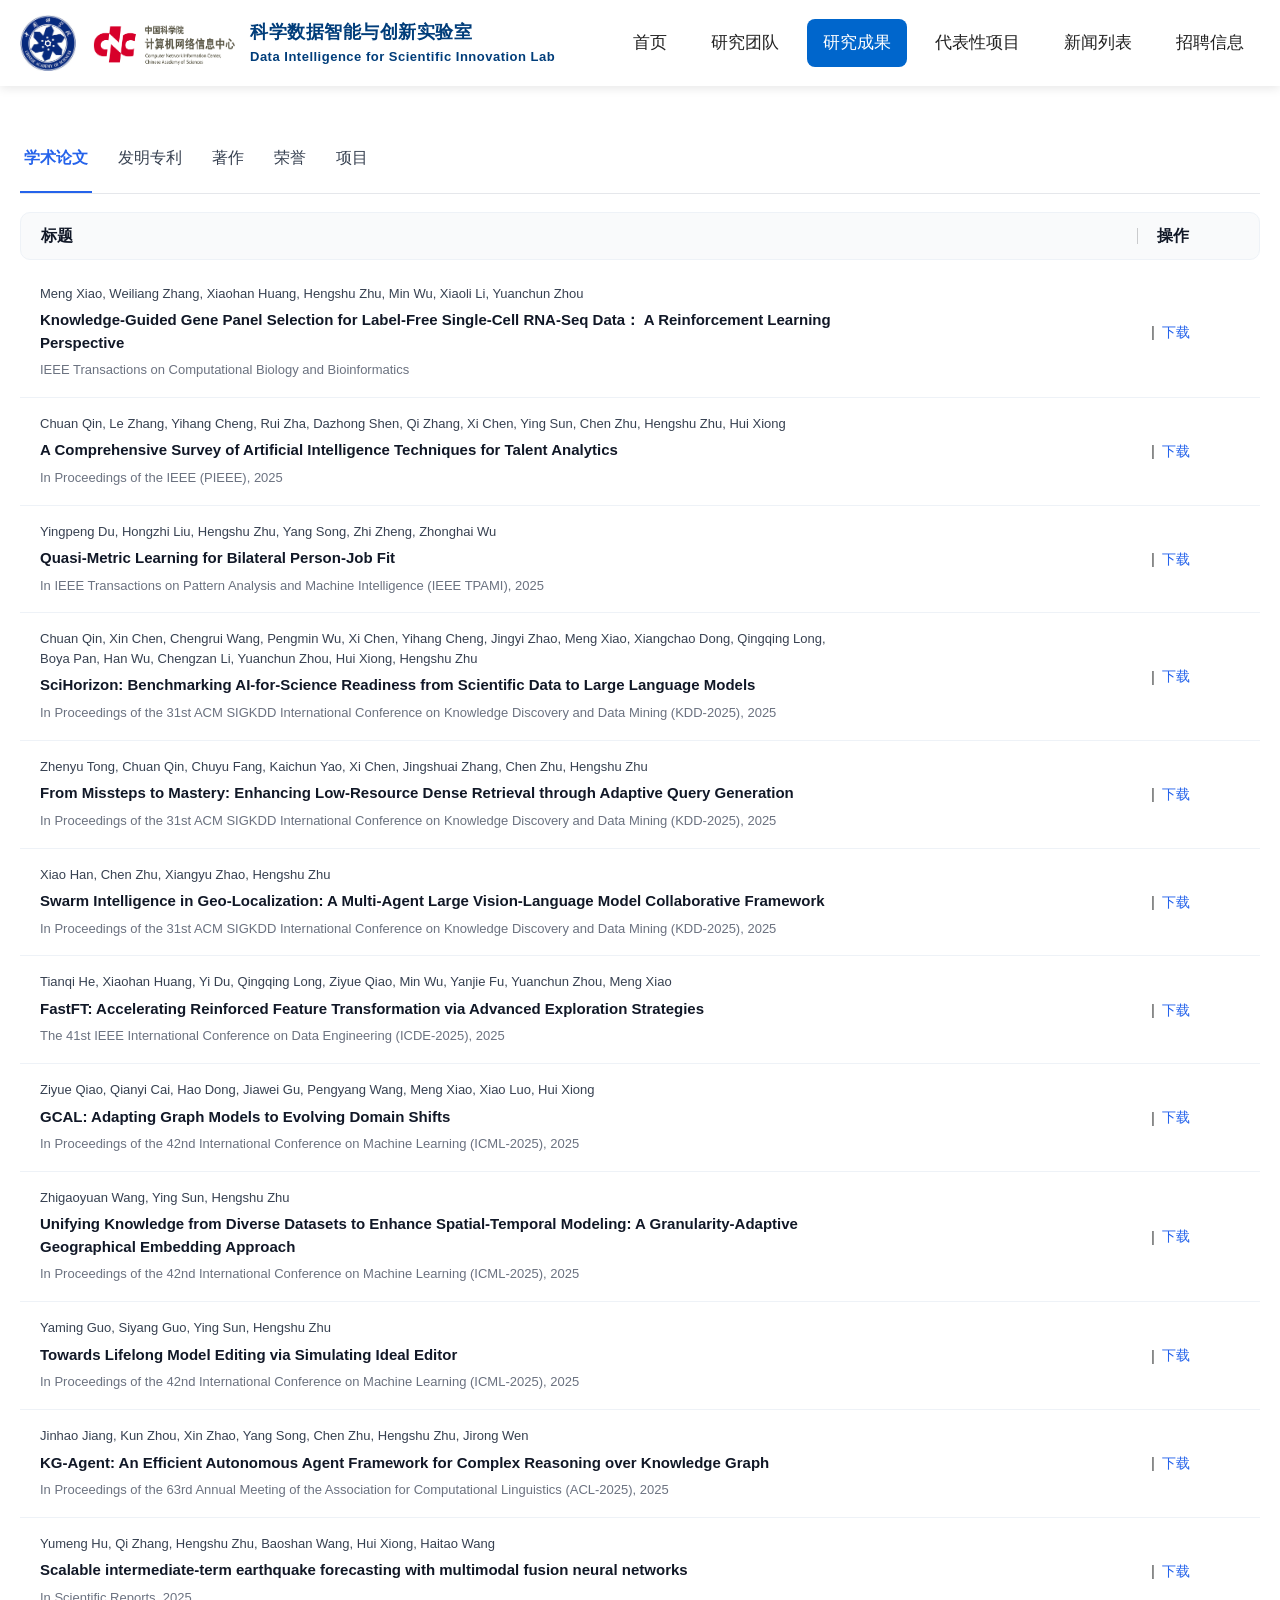
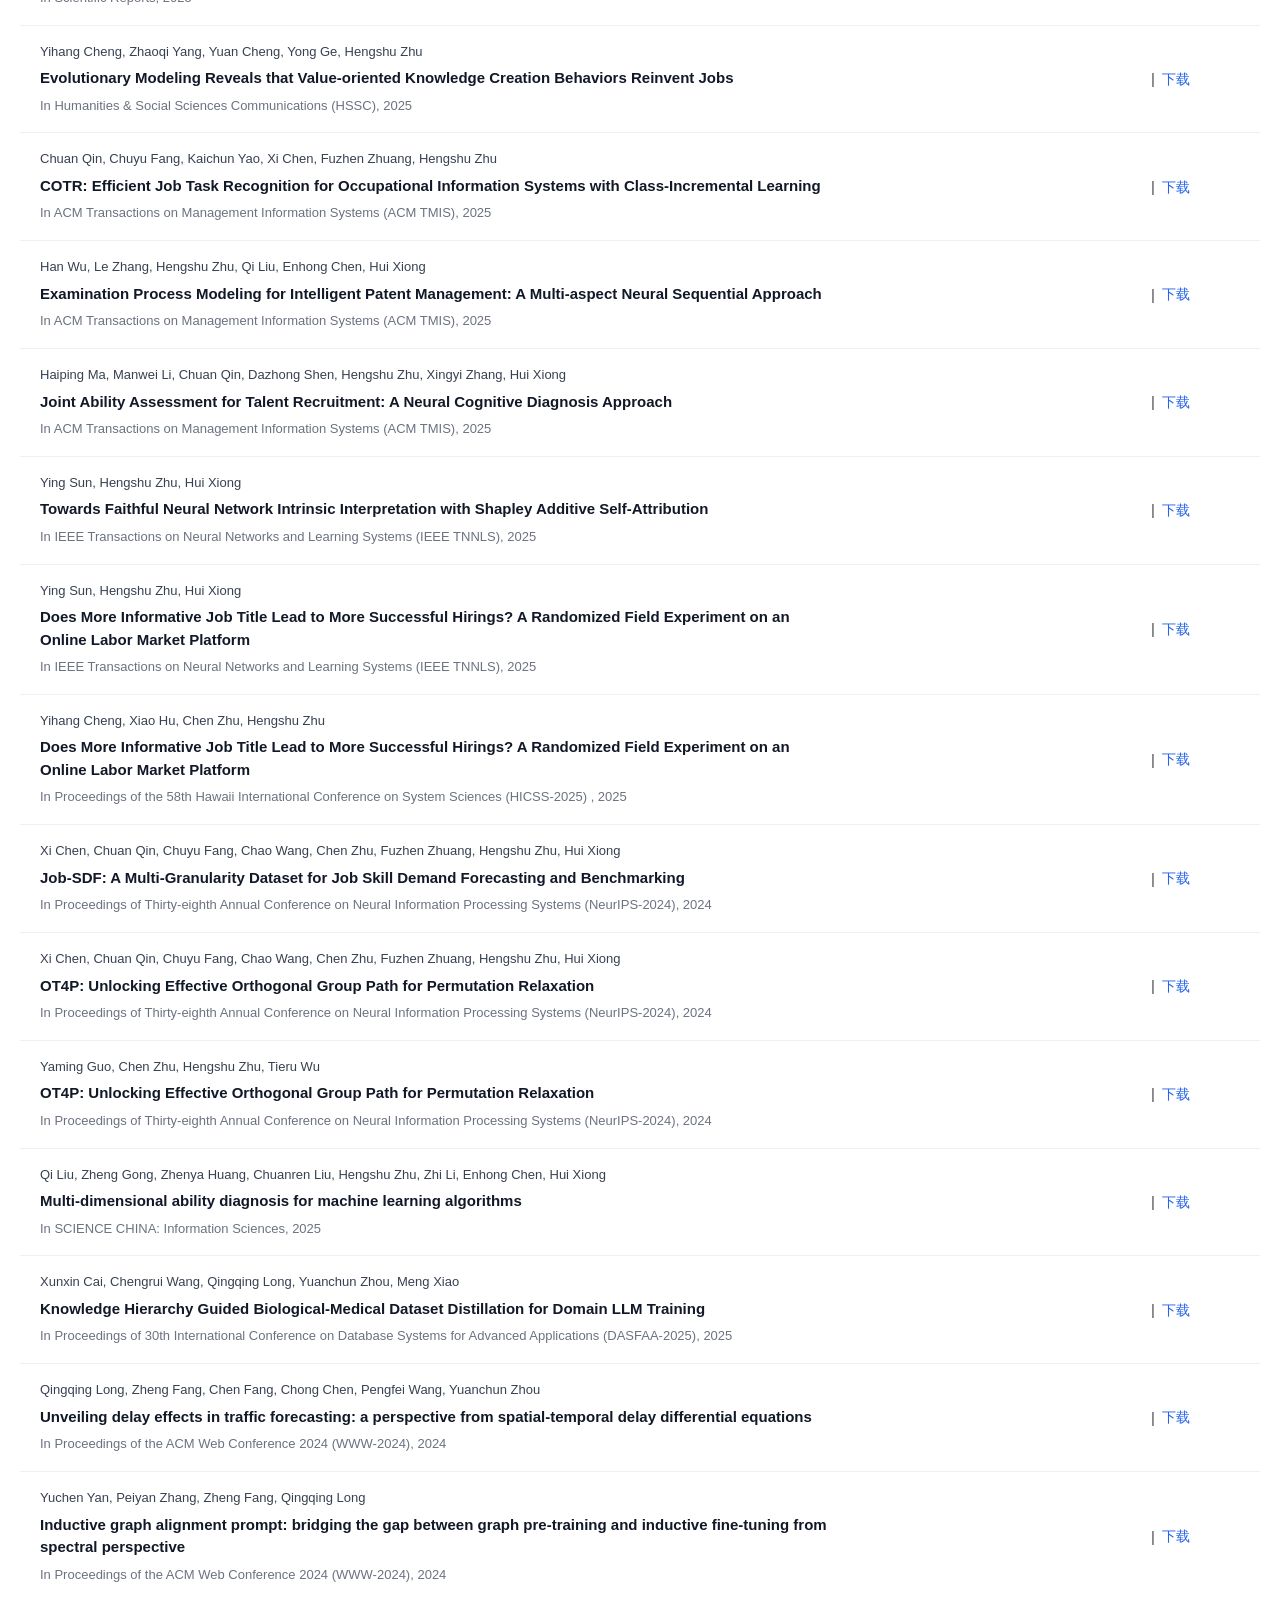
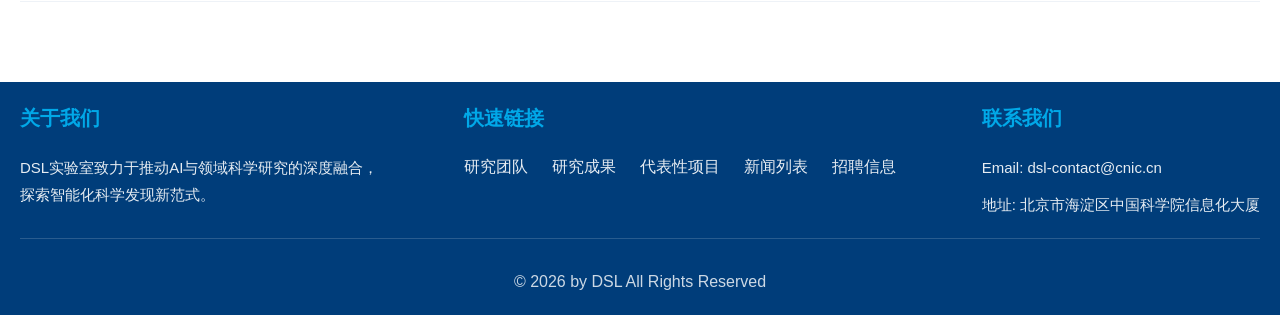
==== achievements.html @ 83906872 "Add files via upload" ====
<!DOCTYPE html>
<html lang="zh-CN">
<head>
    <meta charset="UTF-8">
    <meta name="viewport" content="width=device-width, initial-scale=1.0"> 
    <title>科学数据智能与创新实验室 - 研究成果</title>
    <link rel="stylesheet" href="styles.css">
</head>
<body>
    <!-- 导航栏 -->
    <nav class="navbar">
        <div class="container">
            <div class="nav-brand">
                <img src="CAS.jpg" alt="实验室Logo" class="logo1">
                <img src="CNIC.png" alt="实验室Logo" class="logo">
                <div class="lab-text">
                    <span class="lab-name">科学数据智能与创新实验室</span>
                    <span class="lab-name-en"><strong>Data Intelligence for Scientific Innovation Lab</strong></span>
                </div>
            </div>
            <ul class="nav-menu">
                <li><a href="index.html">首页</a></li>
                <li><a href="team.html">研究团队</a></li>
                <li><a href="achievements.html" class="active">研究成果</a></li>
                <li><a href="projects.html">代表性项目</a></li>
                <li><a href="news.html">新闻列表</a></li>
                <li><a href="jobs.html">招聘信息</a></li>
            </ul>
            <div class="nav-toggle">
                <span></span>
                <span></span>
                <span></span>
            </div>
        </div>
    </nav>


    <section id="achievements" class="achievements-sections">
      <div class="container">
        <!-- Tabs -->
        <div class="subtabs">
          <button class="tab active" data-tab="papers">学术论文</button>
          <!-- <button class="tab" data-tab="topPapers">代表性论文</button> -->
          <button class="tab" data-tab="patents">发明专利</button>
          <button class="tab" data-tab="books">著作</button>
          <button class="tab" data-tab="awards">荣誉</button>
          <button class="tab" data-tab="projects">项目</button>
        </div>

        <!-- 表头（和截图类似：标题 | 操作） -->
        <!-- <div class="list-header">
          <div class="h-left">标题</div>
          <div class="h-right">操作</div>
        </div> -->

        <!-- 论文 -->
        <div class="tab-panel active" id="papers">
          <div class="list-header">
            <div class="h-left">标题</div>
            <div class="h-right">操作</div>
          </div>
          <div class="list-item">
            <div class="item-main">
              <div class="authors">
                Meng Xiao, Weiliang Zhang, Xiaohan Huang, Hengshu Zhu, Min Wu, Xiaoli Li, Yuanchun Zhou
              </div>
              <div class="title">
                Knowledge-Guided Gene Panel Selection for Label-Free Single-Cell RNA-Seq Data： A Reinforcement Learning Perspective
              </div>
              <div class="meta">IEEE Transactions on Computational Biology and Bioinformatics</div>
            </div>
            <div class="item-actions">
              <span class="divider">|</span>
              <a class="action download" href="PDF/Knowledge-Guided Gene Panel Selection for Label-Free Single-Cell RNA-Seq Data： A Reinforcement Learning Perspective.pdf">下载</a>
            </div>
          </div>

          <div class="list-item">
            <div class="item-main">
              <div class="authors">
                Chuan Qin, Le Zhang, Yihang Cheng, Rui Zha, Dazhong Shen, Qi Zhang, Xi Chen, Ying Sun, Chen Zhu, Hengshu Zhu, Hui Xiong
              </div>
              <div class="title">
                A Comprehensive Survey of Artificial Intelligence Techniques for Talent Analytics
              </div>
              <div class="meta">In Proceedings of the IEEE (PIEEE), 2025</div>
            </div>
            <div class="item-actions">
              <span class="divider">|</span>
              <a class="action download" href="PDF/A Comprehensive Survey of Artificial Intelligence Techniques for Talent Analytics.pdf">下载</a>
            </div>
          </div>

          <div class="list-item">
              <div class="item-main">
                <div class="authors">
                  Yingpeng Du, Hongzhi Liu, Hengshu Zhu, Yang Song, Zhi Zheng, Zhonghai Wu
                </div>
                <div class="title">
                  Quasi-Metric Learning for Bilateral Person-Job Fit
                </div>
                <div class="meta">In IEEE Transactions on Pattern Analysis and Machine Intelligence (IEEE TPAMI), 2025</div>
              </div>
              <div class="item-actions">
                <span class="divider">|</span>
                <a class="action download" href="PDF/Quasi-Metric Learning for Bilateral Person-Job Fit.pdf">下载</a>
              </div>
            </div>

            <div class="list-item">
              <div class="item-main">
                <div class="authors">
                  Chuan Qin, Xin Chen, Chengrui Wang, Pengmin Wu, Xi Chen, Yihang Cheng, Jingyi Zhao, Meng Xiao, Xiangchao Dong, Qingqing Long, Boya Pan, Han Wu, Chengzan Li, Yuanchun Zhou, Hui Xiong, Hengshu Zhu
                </div>
                <div class="title">
                  SciHorizon: Benchmarking AI-for-Science Readiness from Scientific Data to Large Language Models
                </div>
                <div class="meta">In Proceedings of the 31st ACM SIGKDD International Conference on Knowledge Discovery and Data Mining (KDD-2025), 2025</div>
              </div>
              <div class="item-actions">
                <span class="divider">|</span>
                <a class="action download" href="PDF/SciHorizon-Benchmarking AI-for-Science Readiness from Scientific Data to Large Language Models.pdf">下载</a>
              </div>
            </div>

            <div class="list-item">
              <div class="item-main">
                <div class="authors">
                  Zhenyu Tong, Chuan Qin, Chuyu Fang, Kaichun Yao, Xi Chen, Jingshuai Zhang, Chen Zhu, Hengshu Zhu
                </div>
                <div class="title">
                  From Missteps to Mastery: Enhancing Low-Resource Dense Retrieval through Adaptive Query Generation
                </div>
                <div class="meta">In Proceedings of the 31st ACM SIGKDD International Conference on Knowledge Discovery and Data Mining (KDD-2025), 2025</div>
              </div>
              <div class="item-actions">
                <span class="divider">|</span>
                <a class="action download" href="PDF/">下载</a>
              </div>
            </div>

            <div class="list-item">
              <div class="item-main">
                <div class="authors">
                  Xiao Han, Chen Zhu, Xiangyu Zhao, Hengshu Zhu
                </div>
                <div class="title">
                  Swarm Intelligence in Geo-Localization: A Multi-Agent Large Vision-Language Model Collaborative Framework
                </div>
                <div class="meta">In Proceedings of the 31st ACM SIGKDD International Conference on Knowledge Discovery and Data Mining (KDD-2025), 2025</div>
              </div>
              <div class="item-actions">
                <span class="divider">|</span>
                <a class="action download" href="PDF/">下载</a>
              </div>
            </div>


            <div class="list-item">
              <div class="item-main">
                <div class="authors">
                  Tianqi He, Xiaohan Huang, Yi Du, Qingqing Long, Ziyue Qiao, Min Wu, Yanjie Fu, Yuanchun Zhou, Meng Xiao
                </div>
                <div class="title">
                  FastFT: Accelerating Reinforced Feature Transformation via Advanced Exploration Strategies
                </div>
                <div class="meta">The 41st IEEE International Conference on Data Engineering (ICDE-2025), 2025</div>
              </div>
              <div class="item-actions">
                <span class="divider">|</span>
                <a class="action download" href="PDF/">下载</a>
              </div>
            </div>

            <div class="list-item">
              <div class="item-main">
                <div class="authors">
                  Ziyue Qiao, Qianyi Cai, Hao Dong, Jiawei Gu, Pengyang Wang, Meng Xiao, Xiao Luo, Hui Xiong
                </div>
                <div class="title">
                  GCAL: Adapting Graph Models to Evolving Domain Shifts
                </div>
                <div class="meta">In Proceedings of the 42nd International Conference on Machine Learning (ICML-2025), 2025</div>
              </div>
              <div class="item-actions">
                <span class="divider">|</span>
                <a class="action download" href="PDF/">下载</a>
              </div>
            </div>


            <div class="list-item">
              <div class="item-main">
                <div class="authors">
                  Zhigaoyuan Wang, Ying Sun, Hengshu Zhu
                </div>
                <div class="title">
                  Unifying Knowledge from Diverse Datasets to Enhance Spatial-Temporal Modeling: A Granularity-Adaptive Geographical Embedding Approach
                </div>
                <div class="meta">In Proceedings of the 42nd International Conference on Machine Learning (ICML-2025), 2025</div>
              </div>
              <div class="item-actions">
                <span class="divider">|</span>
                <a class="action download" href="PDF/">下载</a>
              </div>
            </div>

            <div class="list-item">
              <div class="item-main">
                <div class="authors">
                  Yaming Guo, Siyang Guo, Ying Sun, Hengshu Zhu
                </div>
                <div class="title">
                  Towards Lifelong Model Editing via Simulating Ideal Editor
                </div>
                <div class="meta">In Proceedings of the 42nd International Conference on Machine Learning (ICML-2025), 2025</div>
              </div>
              <div class="item-actions">
                <span class="divider">|</span>
                <a class="action download" href="PDF/">下载</a>
              </div>
            </div>

            <div class="list-item">
              <div class="item-main">
                <div class="authors">
                  Jinhao Jiang, Kun Zhou, Xin Zhao, Yang Song, Chen Zhu, Hengshu Zhu, Jirong Wen
                </div>
                <div class="title">
                  KG-Agent: An Efficient Autonomous Agent Framework for Complex Reasoning over Knowledge Graph
                </div>
                <div class="meta">In Proceedings of the 63rd Annual Meeting of the Association for Computational Linguistics (ACL-2025), 2025</div>
              </div>
              <div class="item-actions">
                <span class="divider">|</span>
                <a class="action download" href="PDF/">下载</a>
              </div>
            </div>

            <div class="list-item">
              <div class="item-main">
                <div class="authors">
                  Yumeng Hu, Qi Zhang, Hengshu Zhu, Baoshan Wang, Hui Xiong, Haitao Wang
                </div>
                <div class="title">
                  Scalable intermediate-term earthquake forecasting with multimodal fusion neural networks
                </div>
                <div class="meta">In Scientific Reports, 2025</div>
              </div>
              <div class="item-actions">
                <span class="divider">|</span>
                <a class="action download" href="PDF/">下载</a>
              </div>
            </div>


            <div class="list-item">
              <div class="item-main">
                <div class="authors">
                  Yihang Cheng, Zhaoqi Yang, Yuan Cheng, Yong Ge, Hengshu Zhu
                </div>
                <div class="title">
                  Evolutionary Modeling Reveals that Value-oriented Knowledge Creation Behaviors Reinvent Jobs
                </div>
                <div class="meta">In Humanities & Social Sciences Communications (HSSC), 2025</div>
              </div>
              <div class="item-actions">
                <span class="divider">|</span>
                <a class="action download" href="PDF/">下载</a>
              </div>
            </div>


            <div class="list-item">
              <div class="item-main">
                <div class="authors">
                  Chuan Qin, Chuyu Fang, Kaichun Yao, Xi Chen, Fuzhen Zhuang, Hengshu Zhu
                </div>
                <div class="title">
                  COTR: Efficient Job Task Recognition for Occupational Information Systems with Class-Incremental Learning
                </div>
                <div class="meta">In ACM Transactions on Management Information Systems (ACM TMIS), 2025</div>
              </div>
              <div class="item-actions">
                <span class="divider">|</span>
                <a class="action download" href="PDF/">下载</a>
              </div>
            </div>

            <div class="list-item">
              <div class="item-main">
                <div class="authors">
                  Han Wu, Le Zhang, Hengshu Zhu, Qi Liu, Enhong Chen, Hui Xiong
                </div>
                <div class="title">
                  Examination Process Modeling for Intelligent Patent Management: A Multi-aspect Neural Sequential Approach
                </div>
                <div class="meta">In ACM Transactions on Management Information Systems (ACM TMIS), 2025</div>
              </div>
              <div class="item-actions">
                <span class="divider">|</span>
                <a class="action download" href="PDF/">下载</a>
              </div>
            </div>

            <div class="list-item">
              <div class="item-main">
                <div class="authors">
                  Haiping Ma, Manwei Li, Chuan Qin, Dazhong Shen, Hengshu Zhu, Xingyi Zhang, Hui Xiong
                </div>
                <div class="title">
                  Joint Ability Assessment for Talent Recruitment: A Neural Cognitive Diagnosis Approach
                </div>
                <div class="meta">In ACM Transactions on Management Information Systems (ACM TMIS), 2025</div>
              </div>
              <div class="item-actions">
                <span class="divider">|</span>
                <a class="action download" href="PDF/">下载</a>
              </div>
            </div>

            <div class="list-item">
              <div class="item-main">
                <div class="authors">
                  Ying Sun, Hengshu Zhu, Hui Xiong
                </div>
                <div class="title">
                  Towards Faithful Neural Network Intrinsic Interpretation with Shapley Additive Self-Attribution
                </div>
                <div class="meta">In IEEE Transactions on Neural Networks and Learning Systems (IEEE TNNLS), 2025</div>
              </div>
              <div class="item-actions">
                <span class="divider">|</span>
                <a class="action download" href="PDF/">下载</a>
              </div>
            </div>

            <div class="list-item">
              <div class="item-main">
                <div class="authors">
                  Ying Sun, Hengshu Zhu, Hui Xiong
                </div>
                <div class="title">
                  Does More Informative Job Title Lead to More Successful Hirings? A Randomized Field Experiment on an Online Labor Market Platform
                </div>
                <div class="meta">In IEEE Transactions on Neural Networks and Learning Systems (IEEE TNNLS), 2025</div>
              </div>
              <div class="item-actions">
                <span class="divider">|</span>
                <a class="action download" href="PDF/">下载</a>
              </div>
            </div>

            <div class="list-item">
              <div class="item-main">
                <div class="authors">
                  Yihang Cheng, Xiao Hu, Chen Zhu, Hengshu Zhu
                </div>
                <div class="title">
                  Does More Informative Job Title Lead to More Successful Hirings? A Randomized Field Experiment on an Online Labor Market Platform
                </div>
                <div class="meta">In Proceedings of the 58th Hawaii International Conference on System Sciences (HICSS-2025) , 2025</div>
              </div>
              <div class="item-actions">
                <span class="divider">|</span>
                <a class="action download" href="PDF/">下载</a>
              </div>
            </div>


            <div class="list-item">
              <div class="item-main">
                <div class="authors">
                  Xi Chen, Chuan Qin, Chuyu Fang, Chao Wang, Chen Zhu, Fuzhen Zhuang, Hengshu Zhu, Hui Xiong
                </div>
                <div class="title">
                  Job-SDF: A Multi-Granularity Dataset for Job Skill Demand Forecasting and Benchmarking
                </div>
                <div class="meta">In Proceedings of Thirty-eighth Annual Conference on Neural Information Processing Systems (NeurIPS-2024), 2024</div>
              </div>
              <div class="item-actions">
                <span class="divider">|</span>
                <a class="action download" href="PDF/">下载</a>
              </div>
            </div>


            <div class="list-item">
              <div class="item-main">
                <div class="authors">
                  Xi Chen, Chuan Qin, Chuyu Fang, Chao Wang, Chen Zhu, Fuzhen Zhuang, Hengshu Zhu, Hui Xiong
                </div>
                <div class="title">
                  OT4P: Unlocking Effective Orthogonal Group Path for Permutation Relaxation
                </div>
                <div class="meta">In Proceedings of Thirty-eighth Annual Conference on Neural Information Processing Systems (NeurIPS-2024), 2024</div>
              </div>
              <div class="item-actions">
                <span class="divider">|</span>
                <a class="action download" href="PDF/">下载</a>
              </div>
            </div>


            <div class="list-item">
              <div class="item-main">
                <div class="authors">
                  Yaming Guo, Chen Zhu, Hengshu Zhu, Tieru Wu
                </div>
                <div class="title">
                  OT4P: Unlocking Effective Orthogonal Group Path for Permutation Relaxation
                </div>
                <div class="meta">In Proceedings of Thirty-eighth Annual Conference on Neural Information Processing Systems (NeurIPS-2024), 2024</div>
              </div>
              <div class="item-actions">
                <span class="divider">|</span>
                <a class="action download" href="PDF/">下载</a>
              </div>
            </div>

            <div class="list-item">
              <div class="item-main">
                <div class="authors">
                  Qi Liu, Zheng Gong, Zhenya Huang, Chuanren Liu, Hengshu Zhu, Zhi Li, Enhong Chen, Hui Xiong
                </div>
                <div class="title">
                  Multi-dimensional ability diagnosis for machine learning algorithms
                </div>
                <div class="meta">In SCIENCE CHINA: Information Sciences, 2025</div>
              </div>
              <div class="item-actions">
                <span class="divider">|</span>
                <a class="action download" href="PDF/">下载</a>
              </div>
            </div>

            <div class="list-item">
              <div class="item-main">
                <div class="authors">
                  Xunxin Cai, Chengrui Wang, Qingqing Long, Yuanchun Zhou, Meng Xiao
                </div>
                <div class="title">
                  Knowledge Hierarchy Guided Biological-Medical Dataset Distillation for Domain LLM Training
                </div>
                <div class="meta">In Proceedings of 30th International Conference on Database Systems for Advanced Applications (DASFAA-2025), 2025</div>
              </div>
              <div class="item-actions">
                <span class="divider">|</span>
                <a class="action download" href="PDF/">下载</a>
              </div>
            </div>

            <div class="list-item">
              <div class="item-main">
                <div class="authors">
                  Qingqing Long, Zheng Fang, Chen Fang, Chong Chen, Pengfei Wang, Yuanchun Zhou
                </div>
                <div class="title">
                  Unveiling delay effects in traffic forecasting: a perspective from spatial-temporal delay differential equations
                </div>
                <div class="meta">In Proceedings of the ACM Web Conference 2024 (WWW-2024), 2024</div>
              </div>
              <div class="item-actions">
                <span class="divider">|</span>
                <a class="action download" href="PDF/">下载</a>
              </div>
            </div>

            <div class="list-item">
              <div class="item-main">
                <div class="authors">
                  Yuchen Yan, Peiyan Zhang, Zheng Fang, Qingqing Long
                </div>
                <div class="title">
                  Inductive graph alignment prompt: bridging the gap between graph pre-training and inductive fine-tuning from spectral perspective
                </div>
                <div class="meta">In Proceedings of the ACM Web Conference 2024 (WWW-2024), 2024</div>
              </div>
              <div class="item-actions">
                <span class="divider">|</span>
                <a class="action download" href="PDF/">下载</a>
              </div>
            </div>
          </div>
        

        <!-- <div class="list-header">
          <div class="h-left">标题</div>
          <div class="h-right">操作</div>
        </div> -->
        <!-- 代表性论文 -->
        <!-- <div class="tab-panel" id="topPapers">
          <div class="list-item">
            <div class="item-main">
              <div class="authors">作者A, 作者B, 作者C</div>
              <div class="title">代表性论文标题示例 1</div>
              <div class="meta">NeurIPS 2024</div>
            </div>
            <div class="item-actions">
              <span class="divider">|</span>
              <a class="action download" href="pdf/mindscore.pdf" download>下载</a>
            </div>
          </div>
        </div> -->

        <!-- 发明专利 -->
        <div class="tab-panel" id="patents">
          <div class="list-header">
            <div class="h-left">标题</div>
            <div class="h-right">操作</div>
          </div>
          <div class="list-item">
            <div class="item-main">
              <div class="authors">发明人：张三，李四</div>
              <div class="title">一种用于XXX的知识图谱构建方法与系统，授权日期：2025.01.10，专利号：CNxxxxxxxxx</div>
              <!-- <div class="meta"> / 授权日期：2025-01-10</div> -->
            </div>
            <div class="item-actions">
              <span class="divider">|</span>
              <a class="action download" href="#">下载</a>
            </div>
          </div>
        </div>

        <!-- 著作 -->
        <div class="tab-panel" id="books">
          <div class="list-header">
            <div class="h-left">标题</div>
            <div class="h-right">操作</div>
          </div>
          <div class="list-item">
            <div class="item-main">
              <!-- <div class="authors">作者：XXX</div> -->
              <div class="title">《迁移学习算法：应用与实践》，庄福振 朱勇椿 祝恒书 熊辉 著，2023，ISBN：9787111726500</div>
              <!-- <div class="meta">出版社：XXX，2024</div> -->
            </div>
            <div class="item-actions">
              <span class="divider">|</span>
              <a class="action download" href="#">LINK</a>
            </div>
          </div>
        </div>

        <!-- 荣誉 -->
        <div class="tab-panel" id="awards">
          <div class="list-header">
            <div class="h-left">标题</div>
            <div class="h-right">时间</div>
          </div>
          <div class="list-item">
            <div class="item-main">
              <!-- <div class="authors">获奖人/团队：XXX</div> -->
              <div class="title">实验室2021级硕士生xxx获得xxx和xxx!</div>
              <!-- <div class="meta">年份：2025</div> -->
            </div>
            <div class="item-actions">
              <a class="action detail" >2025.10.10</a> 
              <!-- <a class="one" >2025.10.10</a> -->
            </div>
          </div>
        </div>


        <!-- 项目 -->
        <div class="tab-panel" id="projects">
          <div class="list-header">
            <div class="h-left">标题</div>
            <!-- <div class="h-right">操作</div> -->
          </div>
          <div class="list-item">
            <div class="item-main">
              <div class="authors">项目负责人：XXX</div>
              <div class="title">国家自然科学基金，xxxxxxxxx，NO.2012AA011003，2025.1-2027.12</div>
              <!-- <div class="meta">来源：国家自然科学基金 / 周期：2024-2027</div> -->
            </div>
            <div class="item-actions">
               <!-- <a class="action detail" href="#">详情</a>  -->
            </div> 
          </div>
        </div>
      </div>
    </section>
    <footer class="footer">
        <div class="container">
            <div class="footer-content">
                <div class="footer-section">
                    <h4>关于我们</h4>
                    <p>DSL实验室致力于推动AI与领域科学研究的深度融合，<br>探索智能化科学发现新范式。</p>
                </div>
                <div class="footer-section"> 
                    <h4>快速链接</h4>
                    <ul>
                        <li><a href="team.html">研究团队</a></li>
                        <li><a href="achievements.html">研究成果</a></li>
                        <li><a href="projects.html">代表性项目</a></li>
                        <li><a href="news.html">新闻列表</a></li>
                        <li><a href="jobs.html">招聘信息</a></li>
                    </ul>
                </div>
                <div class="footer-section">
                    <h4>联系我们</h4>
                    <p>Email: dsl-contact@cnic.cn</p>
                    <!-- <p>📞 电话: +86-010-12345678</p> -->
                    <p>地址: 北京市海淀区中国科学院信息化大厦</p>
                </div>
                <!-- <div class="footer-section">
                    <h4>关注我们</h4>
                    <div class="social-links">
                        <a href="#" class="social-icon">微信</a>
                        <a href="#" class="social-icon">微博</a>
                        <a href="#" class="social-icon">Twitter</a>
                        <a href="#" class="social-icon">GitHub</a>
                    </div>
                </div> -->
            </div>
            <div class="footer-bottom">
                <p>&copy; 2026 by DSL  All Rights Reserved</p>
            </div>
        </div>
    </footer>

    <!-- 回到顶部按钮 -->
    <button class="back-to-top" id="backToTop" aria-label="回到顶部" title="回到顶部">↑</button>
    <script src="achievement_script.js"></script>
</body>
</html>
---- styles.css ----
/* 全局样式 */
* {
    margin: 0;
    padding: 0;
    box-sizing: border-box;
}

:root {
    --primary-color: #0066cc;
    --secondary-color: #003d7a;
    --accent-color: #00a8e8;
    --text-dark: #222;
    --text-light: #666;
    --bg-light: #f8f9fa;
    --bg-white: #ffffff;
    --border-color: #e0e0e0;
    --shadow: 0 2px 10px rgba(0, 0, 0, 0.1);
    --shadow-hover: 0 4px 20px rgba(0, 0, 0, 0.15);
}

html {
    scroll-behavior: smooth;
}

body {
    font-family: -apple-system, BlinkMacSystemFont, "Segoe UI", "Roboto", "Helvetica Neue", Arial, "Noto Sans", sans-serif, "Apple Color Emoji", "Segoe UI Emoji", "Segoe UI Symbol", "Noto Color Emoji";
    line-height: 1.6;
    color: var(--text-dark);
    background-color: var(--bg-white);
}

.container {
    max-width: 1400px;
    margin: 0 auto;
    padding: 0 20px;
}

/* 导航栏 */
.navbar {
    position: fixed;
    top: 0;
    left: 0;
    right: 0;
    background: rgba(255, 255, 255, 0.98);
    backdrop-filter: blur(10px);
    box-shadow: var(--shadow);
    z-index: 1000;
    transition: all 0.3s ease;
}

.navbar .container {
    display: flex;
    justify-content: space-between;
    align-items: center;
    gap: 18px;
    padding: 15px 20px;
}

.nav-brand {
    display: flex;
    align-items: center;
    gap: 12px;
}

.lab-text {
    display: flex;
    flex-direction: column;
}

.lab-name-en {
    font-size: 14px;
    color: #003d7a;
    letter-spacing: 0.5px;
}

.logo1 {
    width: 65px;
    height: 65px;
    /* background: linear-gradient(135deg, var(--primary-color), var(--accent-color)); */
    border-radius: 12px;
}

.logo {
    width: 180px;
    height: 60px;
    /* background: linear-gradient(135deg, var(--primary-color), var(--accent-color)); */
    border-radius: 12px;
}

.lab-name {
    font-size: 20px;
    font-weight: 700;
    color: var(--secondary-color);
    letter-spacing: 0.5px;
}

.nav-menu {
    display: flex;
    list-style: none;
    flex: 1 1 auto;
    justify-content: flex-end;
    flex-wrap: wrap;
    column-gap: 12px;
    row-gap: 10px;
}

.nav-menu li a {
    display: block;
    padding: 11px 19px;
    color: var(--text-dark);
    text-decoration: none;
    font-weight: 500;
    font-size: 19px;
    border-radius: 8px;
    transition: all 0.3s ease;
}

.nav-menu li a:hover,
.nav-menu li a.active {
    background: var(--primary-color);
    color: white;
}

.nav-toggle {
    display: none;
    flex-direction: column;
    gap: 5px;
    cursor: pointer;
}

.nav-toggle span {
    width: 25px;
    height: 3px;
    background: var(--primary-color);
    border-radius: 3px;
    transition: all 0.3s ease;
}

@media (max-width: 1280px) {
    .navbar .container {
        gap: 14px;
    }

    .logo1 {
        width: 56px;
        height: 56px;
    }

    .logo {
        width: 150px;
        height: 52px;
    }

    .lab-name {
        font-size: 18px;
    }

    .lab-name-en {
        font-size: 13px;
    }

    .nav-menu li a {
        padding: 10px 16px;
        font-size: 17px;
    }
}

/* 响应式导航 */
@media (max-width: 768px) {
    .nav-menu {
        position: absolute;
        top: 80px;
        left: 0;
        right: 0;
        flex-direction: column;
        justify-content: flex-start;
        background: white;
        box-shadow: var(--shadow);
        padding: 20px;
        display: none;
    }

    .nav-menu.active {
        display: flex;
    }

    .nav-toggle {
        display: flex;
    }
}

/* 横幅轮播 */
.hero-section {
    position: relative;
    height: 600px;
    margin-top: 80px;
    overflow: hidden;
}

.hero-slider {
    position: relative;
    height: 100%;
}

.hero-slide {
    position: absolute;
    top: 0;
    left: 0;
    width: 100%;
    height: 100%;
    opacity: 0;
    transition: opacity 1s ease-in-out;
    /* background-image: url("building.png"); */
    background: linear-gradient(135deg, #667eea 0%, #764ba2 100%);
}

.hero-slide:nth-child(1) {
    background: linear-gradient(135deg, #0066cc 0%, #003d7a 100%);
}

.hero-slide:nth-child(2) {
    background: linear-gradient(135deg, #00a8e8 0%, #0066cc 100%);
}

.hero-slide:nth-child(3) {
    background: linear-gradient(135deg, #667eea 0%, #764ba2 100%);
}

.hero-slide.active {
    opacity: 1;
    z-index: 1;
    /* background-image: url("building.png");
    background-size: cover;
    background-position: center;
    background-repeat: no-repeat; */
}

.hero-overlay {
    position: absolute;
    top: 0;
    left: 0;
    width: 100%;
    height: 100%;
    background: rgba(0, 0, 0, 0.3);
}

.hero-content {
    position: relative;
    z-index: 2;
    height: 100%;
    display: flex;
    flex-direction: column;
    justify-content: center;
    align-items: center;
    text-align: center;
    color: white;
    padding: 0 20px;
}

.hero-title {
    font-size: 56px;
    font-weight: 700;
    margin-bottom: 20px;
    text-shadow: 2px 2px 10px rgba(0, 0, 0, 0.3);
}

.hero-subtitle {
    font-size: 22px;
    margin-bottom: 40px;
    opacity: 0.95;
    /* color: #ffffff;
    text-shadow:
        0 0 6px rgba(255,255,255,0.4),
        0 4px 12px rgba(0,0,0,0.6); */
}

.hero-btn {
    display: inline-block;
    padding: 15px 40px;
    background: white;
    color: var(--primary-color);
    text-decoration: none;
    border-radius: 50px;
    font-weight: 600;
    font-size: 18px;
    transition: all 0.3s ease;
    box-shadow: 0 4px 15px rgba(0, 0, 0, 0.2);
}

.hero-btn:hover {
    transform: translateY(-3px);
    box-shadow: 0 6px 25px rgba(0, 0, 0, 0.3);
}

.achievements-more {
    text-align: center;
}

.container_more {
    text-align: center;
}

.hero-btn1 {
    display: inline-block;
    padding: 15px 40px;
    background: white;
    color: var(--primary-color);
    text-decoration: none;
    border-radius: 50px;
    font-weight: 600;
    font-size: 18px;
    transition: all 0.3s ease;
    box-shadow: 0 4px 15px rgba(0, 0, 0, 0.2);
}

/* 动画效果 */
.animate-fade-in {
    animation: fadeIn 1s ease-out;
}

.animate-fade-in-delay {
    animation: fadeIn 1s ease-out 0.3s both;
}

.animate-fade-in-delay-2 {
    animation: fadeIn 1s ease-out 0.6s both;
}

@keyframes fadeIn {
    from {
        opacity: 0;
        transform: translateY(30px);
    }
    to {
        opacity: 1;
        transform: translateY(0);
    }
}

/* 轮播控制按钮 */
.slider-controls {
    position: absolute;
    top: 50%;
    left: 0;
    right: 0;
    transform: translateY(-50%);
    display: flex;
    justify-content: space-between;
    padding: 0 30px;
    z-index: 3;
}

.slider-prev,
.slider-next {
    background: rgba(255, 255, 255, 0.3);
    border: none;
    color: white;
    font-size: 40px;
    width: 50px;
    height: 50px;
    border-radius: 50%;
    cursor: pointer;
    transition: all 0.3s ease;
}

.slider-prev:hover,
.slider-next:hover {
    background: rgba(255, 255, 255, 0.5);
}

.slider-indicators {
    position: absolute;
    bottom: 30px;
    left: 50%;
    transform: translateX(-50%);
    display: flex;
    gap: 12px;
    z-index: 3;
}

.indicator {
    width: 12px;
    height: 12px;
    background: rgba(255, 255, 255, 0.5);
    border-radius: 50%;
    cursor: pointer;
    transition: all 0.3s ease;
}

.indicator.active {
    background: white;
    width: 30px;
    border-radius: 6px;
}

/* 通用section样式 */
section {
    padding: 80px 0;
}

.section-header {
    text-align: center;
    margin-bottom: 60px;
}

.section-title {
    font-size: 42px;
    font-weight: 700;
    color: var(--secondary-color);
    margin-bottom: 15px;
}

.title-underline {
    width: 100px;
    height: 4px;
    background: linear-gradient(90deg, var(--primary-color), var(--accent-color));
    margin: 0 auto 20px;
    border-radius: 2px;
}

.section-subtitle {
    font-size: 18px;
    color: var(--text-light);
}

/* 实验室简介 */
.intro-section {
    background: var(--bg-light);
}

.intro-text {
    max-width: 900px;
    margin: 0 auto;
}

.intro-text p.intro-lead {
    font-size: 18px;
    line-height: 1.8;
    color: var(--text-dark);
    margin-bottom: 25px;
    font-weight: 500;
}

/* 后续添加 */
.intro-text p.intro-justify {
    font-size: 18px;
    line-height: 1.9;
    text-align: justify;
    text-justify: inter-ideograph;
}

.intro-text p.intro-justify {
    font-size: 18px;
    line-height: 1.9;
    text-align: justify;
    text-justify: inter-ideograph;
}

.dot {
    display: inline-block;
    width: 8px;           /* 圆点直径 */
    height: 8px;
    background-color: #333;
    border-radius: 50%;
    margin-right: 9px;
    vertical-align: middle;
}

.hang-item {
    display: inline-block;
    padding-left: 20px;     /* 悬挂宽度 */
    text-indent: -20px;    /* 悬挂缩进关键 */
    line-height: 1.8;
}

/* 结束 */

.intro-text p {
    font-size: 18px;
    color: var(--text-light);
    margin-bottom: 40px;
    line-height: 1.8;
}

.intro-stats {
    display: grid;
    grid-template-columns: repeat(auto-fit, minmax(200px, 1fr));
    gap: 30px;
    margin-top: 50px;
}

.stat-item {
    text-align: center;
    padding: 30px;
    background: white;
    border-radius: 15px;
    box-shadow: var(--shadow);
    transition: all 0.3s ease;
}

.stat-item:hover {
    transform: translateY(-5px);
    box-shadow: var(--shadow-hover);
}

.stat-number {
    font-size: 48px;
    font-weight: 700;
    color: var(--primary-color);
    margin-bottom: 10px;
}

.stat-label {
    font-size: 16px;
    color: var(--text-light);
}

/* 研究方向 */
.research-grid {
    display: grid;
    grid-template-columns: repeat(auto-fit, minmax(350px, 1fr));
    gap: 30px;
}

.research-card {
    background: white;
    border-radius: 20px;
    padding: 40px;
    box-shadow: var(--shadow);
    transition: all 0.3s ease;
    border: 2px solid transparent;
}

.research-card:hover {
    transform: translateY(-10px);
    box-shadow: var(--shadow-hover);
    border-color: var(--accent-color);
}

.card-icon {
    font-size: 60px;
    margin-bottom: 20px;
}

.card-title {
    font-size: 24px;
    font-weight: 700;
    color: var(--secondary-color);
    margin-bottom: 15px;
}

.card-description {
    font-size: 16px;
    color: var(--text-light);
    line-height: 1.8;
    margin-bottom: 20px;
}

.card-points {
    list-style: none;
}

.card-points li {
    padding: 8px 0;
    padding-left: 25px;
    position: relative;
    color: var(--text-light);
    font-size: 15px;
}

.card-points li::before {
    content: "▸";
    position: absolute;
    left: 0;
    color: var(--primary-color);
    font-weight: bold;
}

/* 团队介绍 */
.team-section {
    background: var(--bg-light);
}

.team-page-section {
    margin-top: 80px;
    padding-top: 80px;
}

.cooperation-page-section {
    margin-top: 80px;
    padding-top: 80px;
}

.team-subsection-header {
    margin-top: 80px;
}

.team-grid {
    display: grid;
    grid-template-columns: repeat(auto-fit, minmax(250px, 1fr));
    gap: 40px;
}

.team-member {
    background: white;
    border-radius: 20px;
    padding: 30px;
    text-align: center;
    box-shadow: var(--shadow);
    transition: all 0.3s ease;
}

.team-member:hover {
    transform: translateY(-10px);
    box-shadow: var(--shadow-hover);
}

.member-photo {
    width: 150px;
    height: 150px;
    margin: 0 auto 20px;
    border-radius: 80%;
    overflow: hidden;
    background: linear-gradient(135deg, var(--primary-color), var(--accent-color));
    display: flex;
    align-items: center;
    justify-content: center;
    font-size: 60px;
    color: white;
}

.member-photo img {
    width: 100%;
    height: 100%;
    object-fit: cover;
    object-position: center 30%;
}

.member-name {
    font-size: 22px;
    font-weight: 700;
    color: var(--secondary-color);
    margin-bottom: 11px;
}

.member-one {
    font-size: 22px;
    font-weight: 700;
    color: var(--secondary-color);
    margin-bottom: 18px;
}

.member-title {
    font-size: 16px;
    color: var(--primary-color);
    margin-bottom: 12px;
}

.member-bio {
    font-size: 14px;
    text-align: center;
    color: var(--text-light);
    line-height: 1.6;
}

/* 研究成果 */
.achievements-tabs {
    display: flex;
    justify-content: center;
    gap: 15px;
    margin-bottom: 40px;
    flex-wrap: wrap;
}

.tab-btn {
    padding: 12px 30px;
    background: white;
    border: 2px solid var(--border-color);
    border-radius: 50px;
    font-size: 16px;
    font-weight: 600;
    cursor: pointer;
    transition: all 0.3s ease;
    color: var(--text-dark);
}

.tab-btn:hover {
    border-color: var(--primary-color);
    color: var(--primary-color);
}

.tab-btn.active {
    background: var(--primary-color);
    border-color: var(--primary-color);
    color: white;
}

.tab-content {
    display: none;
}

.tab-content.active {
    display: block;
}

.achievement-list {
    max-width: 900px;
    margin: 0 auto;
}

.achievement-item {
    display: flex;
    gap: 30px;
    padding: 30px;
    background: white;
    border-radius: 15px;
    margin-bottom: 20px;
    box-shadow: var(--shadow);
    transition: all 0.3s ease;
    border-left: 4px solid var(--primary-color);
}

.achievement-item:hover {
    transform: translateX(10px);
    box-shadow: var(--shadow-hover);
}

.achievement-year {
    font-size: 20px;
    font-weight: 700;
    color: var(--primary-color);
    min-width: 80px;
}

.achievement-details h4 {
    font-size: 20px;
    color: var(--secondary-color);
    margin-bottom: 10px;
}

.achievement-authors {
    font-size: 15px;
    color: var(--text-light);
    margin-bottom: 5px;
}

.achievement-venue {
    font-size: 15px;
    color: var(--text-light);
    margin-bottom: 10px;
}

.achievement-tag {
    display: inline-block;
    padding: 5px 15px;
    background: var(--bg-light);
    color: var(--primary-color);
    border-radius: 20px;
    font-size: 13px;
    font-weight: 600;
}

/* 代表性项目 */
.news-section {
    background: var(--bg-light);
}

.projects-page-section {
    margin-top: 80px;
    padding-top: 80px;
}

.news-grid {
    display: grid;
    grid-template-columns: repeat(auto-fit, minmax(600px, 2fr));
    gap: 30px;
}

.projects-page-section .projects-list-grid {
    grid-template-columns: 1fr;
}

.projects-page-section .news-img1,
.projects-page-section .news-img2 {
    max-width: 560px;
    height: 240px;
    margin-left: auto;
    margin-right: auto;
}

.projects-page-section .news-img3 {
    max-width: 560px;
    height: 220px;
    margin-left: auto;
    margin-right: auto;
}

.news-card {
    background: white;
    border-radius: 20px;
    overflow: hidden;
    box-shadow: var(--shadow);
    transition: all 0.3s ease;
    display: flex;
}

.news-card:hover {
    transform: translateY(-10px);
    box-shadow: var(--shadow-hover);
}

/* .news-image {
    position: relative;
    height: 220px;
    background: linear-gradient(135deg, var(--primary-color), var(--accent-color));
    overflow: hidden;
} */
.news-img1 {
    width: 100%;
    height: 320px;          /* 可按需要改 */
    object-fit: cover;     /* 防止图片变形 */
    display: block;
    margin-top: auto;
}

.news-img2 {
    width: 100%;
    height: 320px;          /* 与 news-img1 保持一致 */
    object-fit: cover;     /* 防止图片变形 */
    display: block;
    margin-top: auto;
}

.news-img3 {
    width: 100%;
    height: 275px;          /* 可按需要改 */
    object-fit: cover;     /* 防止图片变形 */
    display: block;
    margin-top: auto;
}

.news-image img {
    width: 120%;
    height: 110%;
    object-fit: cover;
}

.news-date {
    position: absolute;
    top: 15px;
    right: 15px;
    background: rgba(255, 255, 255, 0.95);
    padding: 8px 15px;
    border-radius: 20px;
    font-size: 14px;
    font-weight: 600;
    color: var(--primary-color);
}

.news-content {
    padding: 25px;
    display: flex;
    flex-direction: column;
    width: 100%;
}

.news-title {
    font-size: 25px;
    font-weight: 700;
    color: var(--secondary-color);
    margin-bottom: 15px;
    line-height: 1.4;
}

.news-excerpt {
    font-size: 18px;
    color: var(--text-light);
    line-height: 1.7;
    margin-bottom: 15px;
    text-align: justify;
    text-justify: inter-ideograph;
}

.news-link {
    color: var(--primary-color);
    text-decoration: none;
    font-weight: 600;
    font-size: 15px;
    transition: all 0.3s ease;
}

.news-link:hover {
    color: var(--accent-color);
}

/* 合作交流 */
.cooperation-content {
    display: grid;
    grid-template-columns: 1fr;
    gap: 50px;
}

/* .cooperation-content p.intro-lead {
    font-size: 18px;
    line-height: 1.8;
    color: var(--text-dark);
    margin-bottom: 25px;
    font-weight: 500;
} */


.cooperation-text h3 {
    font-size: 25px;
    color: var(--secondary-color);
    margin-bottom: 20px;
}

.cooperation-text > p {
    font-size: 18px;
    color: var(--text-light);
    line-height: 1.8;
    margin-bottom: 18px;
}

.cooperation-types {
    display: flex;
    flex-direction: column;
    gap: 20px;
}

.coop-type {
    padding: 25px;
    background: var(--bg-light);
    border-radius: 15px;
    border-left: 4px solid var(--primary-color);
}

.coop-type h4 {
    font-size: 20px;
    color: var(--secondary-color);
    margin-bottom: 10px;
}

.coop-type p {
    font-size: 15px;
    color: var(--text-light);
    line-height: 1.6;
}

.cooperation-partners h3 {
    font-size: 28px;
    color: var(--secondary-color);
    margin-bottom: 30px;
}

.partners-grid {
    display: grid;
    grid-template-columns: repeat(2, 1fr);
    gap: 20px;
}

.partner-logo {
    display: flex;
    align-items: center;
    justify-content: center;
    height: 100px;
    background: white;
    border-radius: 15px;
    box-shadow: var(--shadow);
    font-weight: 700;
    font-size: 18px;
    color: var(--primary-color);
    transition: all 0.3s ease;
}

.partner-logo:hover {
    transform: scale(1.05);
    box-shadow: var(--shadow-hover);
}

/* 页脚 */
.footer {
    background: var(--secondary-color);
    color: white;
    padding: 20px 0px 20px;
}

.footer-content {
    display: flex;
    justify-content: space-between;
    align-items: flex-start;
    gap: 60px;
    margin-bottom: 10px;
}

.footer-section:first-child {
    text-align: left;
}

.footer-section:last-child {
    text-align: left;
}



/* .footer-content {
    display: grid;
    grid-template-columns: repeat(auto-fit, minmax(100px, 1fr));
    gap: 50px;
    margin-bottom: 20px;
    justify-content: space-around;
} */

.footer-section h4 {
    font-size: 20px;
    margin-bottom: 20px;
    color: var(--accent-color);
}

.footer-section p {
    font-size: 15px;
    line-height: 1.8;
    opacity: 0.9;
    margin-bottom: 10px;
}

.footer-section ul {
    list-style: none;
    display: flex;
    flex-wrap: wrap;
    gap: 10px 24px;
}

.footer-section ul li {
    margin-bottom: 0;
}

.footer-section ul li a {
    color: white;
    text-decoration: none;
    opacity: 0.9;
    transition: all 0.3s ease;
}

.footer-section ul li a:hover {
    opacity: 1;
    color: var(--accent-color);
}

.social-links {
    display: flex;
    gap: 15px;
}

.social-icon {
    display: inline-block;
    padding: 10px 20px;
    background: rgba(255, 255, 255, 0.1);
    border-radius: 8px;
    color: white;
    text-decoration: none;
    transition: all 0.3s ease;
}

.social-icon:hover {
    background: var(--accent-color);
    transform: translateY(-3px);
}

.footer-bottom {
    padding-top: 30px;
    border-top: 1px solid rgba(255, 255, 255, 0.2);
    text-align: center;
    opacity: 0.8;
}

/* 回到顶部按钮 */
.back-to-top {
    position: fixed;
    bottom: 30px;
    right: 30px;
    width: 50px;
    height: 50px;
    background: var(--primary-color);
    color: white;
    border: none;
    border-radius: 50%;
    font-size: 24px;
    cursor: pointer;
    box-shadow: var(--shadow-hover);
    opacity: 0;
    visibility: hidden;
    transition: all 0.3s ease;
    z-index: 999;
}

.back-to-top.visible {
    opacity: 1;
    visibility: visible;
}

.back-to-top:hover {
    background: var(--accent-color);
    transform: translateY(-5px);
}

/* 响应式设计 */
@media (max-width: 1024px) {
    .hero-title {
        font-size: 42px;
    }

    .hero-subtitle {
        font-size: 20px;
    }

    .cooperation-content {
        grid-template-columns: 1fr;
    }
}

@media (max-width: 768px) {
    .hero-section {
        height: 500px;
    }

    .hero-title {
        font-size: 32px;
    }

    .hero-subtitle {
        font-size: 18px;
    }

    .section-title {
        font-size: 32px;
    }

    .research-grid,
    .team-grid,
    .news-grid {
        grid-template-columns: 1fr;
    }

    .achievement-item {
        flex-direction: column;
        gap: 15px;
    }

    .partners-grid {
        grid-template-columns: 1fr;
    }
}

@media (max-width: 480px) {
    .lab-name {
        font-size: 16px;
    }

    .hero-title {
        font-size: 26px;
    }

    .hero-subtitle {
        font-size: 16px;
    }

    .section-title {
        font-size: 28px;
    }

    .stat-number {
        font-size: 36px;
    }
}


/* ################################ */
/* Tabs bar */
.achievements-sections {
  padding-top: 130px;   /* 原来可能是 40px，可以加大 */
}


.subtabs{
  display:flex;
  gap:22px;
  padding: 8px 0 14px;
  border-bottom: 1px solid #e5e7eb;
  margin-bottom: 18px;
  flex-wrap: wrap;
}
.subtabs .tab{
  border:none;
  background:transparent;
  padding: 10px 4px;
  font-size: 16px;
  color:#374151;
  cursor:pointer;
  position:relative;
}
.subtabs .tab.active{
  color:#2563eb;
  font-weight:700;
}
.subtabs .tab.active::after{
  content:"";
  position:absolute;
  left:0; right:0; bottom:-14px;
  height:2px;
  background:#2563eb;
}

/* Header row */
.list-header{
  display:flex;
  justify-content:space-between;
  align-items:center;
  padding: 10px 20px;
  background:#f9fafb;
  border:1px solid #eef2f7;
  border-radius:10px;
  margin-bottom: 8px;
}
.list-header .h-left{font-weight:700; color:#111827;}
.list-header .h-right{font-weight:700; color:#111827;}

/* List items (like screenshot) */
.tab-panel{display:none;}
.tab-panel.active{display:block;}

.list-item{
  display:flex;
  justify-content:space-between;
  gap:16px;
  padding: 16px 20px;
  border-bottom: 1px solid #eef2f7;
}
.item-main{flex: 1 1 auto; min-width: 0;}
.authors{
  color:#374151;
  font-size:13px;
  line-height:1.5;
  margin-bottom:6px;
  word-break: break-word;
}
.title{
  color:#111827;
  font-weight:800;
  font-size:15px;
  line-height:1.5;
  margin-bottom:6px;
}
.meta{
  color:#6b7280;
  font-size:13px;
}

.h-right,
.item-actions{
  flex: 0 0 auto;
  display:flex;
  align-items:center;
  gap:10px;
  /* padding-right: 50px; */
  margin-right: 50px; 
  white-space:nowrap;
}
.action{
  text-decoration:none;
  font-size:14px;
  font-weight:700;
  color:#2563eb;
}
.action.download{color:#2563eb;}
/* .action.detail{color:#2563eb;} */
.action.detail{
  display: block;
  color:#040404;
  margin-top: 5px;
  transform: translateX(25px);}

.action:hover{text-decoration:underline;}


.tab-panel {
  display: none;
}

.tab-panel.active {
  display: block;
}

/* ############# */
.item-actions {
  display: flex;
  align-items: center;
  gap: 7px;
  white-space: nowrap;
}

.divider {
  color: #48494a;   /* 淡灰色 */
  font-size: 15px;
}

.action.download {
  color: #2563eb;
  font-weight: 500;
  text-decoration: none;
}

.action.download:hover {
  text-decoration: underline;
}


.list-header {
  position: relative;
}

.h-right {
  position: relative;
  padding-left: 20px;   /* 给竖线留空间 */
}

/* 竖线 */
.h-right::before {
  content: "";
  position: absolute;
  left: 0;
  top: 50%;
  transform: translateY(-50%);
  width: 1px;
  height: 16px;
  background-color: #cacbcd;  /* 淡灰色 */
}



/* ##############team */

.team-title {
  text-align: center;      /* 水平居中 */
  font-size: 36px;
  font-weight: 800;
  margin: 80px 0 50px;     /* 👈 上下间距 */
  color: #111;
}

.team-section {
  padding: 80px 0 80px;   /* 👈 上下留白更大 */
}

.team-photo {
    width: 100%;
    max-width: 260px;
    aspect-ratio: 3/4;
    object-fit: cover;
    display: block;
    margin: 0 auto 10px;
}

.team-card {
    text-align: center;   /* 👈 关键：让文字居中 */
     /* padding-left: 5px;   /* 👈 左右内边距 */
    /* padding-right: 5px;  👈 左右内边距 */ */
}

.team-name {
    font-size: 22px;     /* 👈 调大字体 */
    font-weight: 900;    /* 更粗 */
    color: #222;         /* 深一点更醒目 */
    margin-bottom: 10px;
}

.authors,
.title {
  word-wrap: break-word;
  word-break: break-word;
  white-space: normal;
}

.item-main {
  max-width: 800px;
}

.title {
  font-weight: bold;
  margin-top: 5px;
}
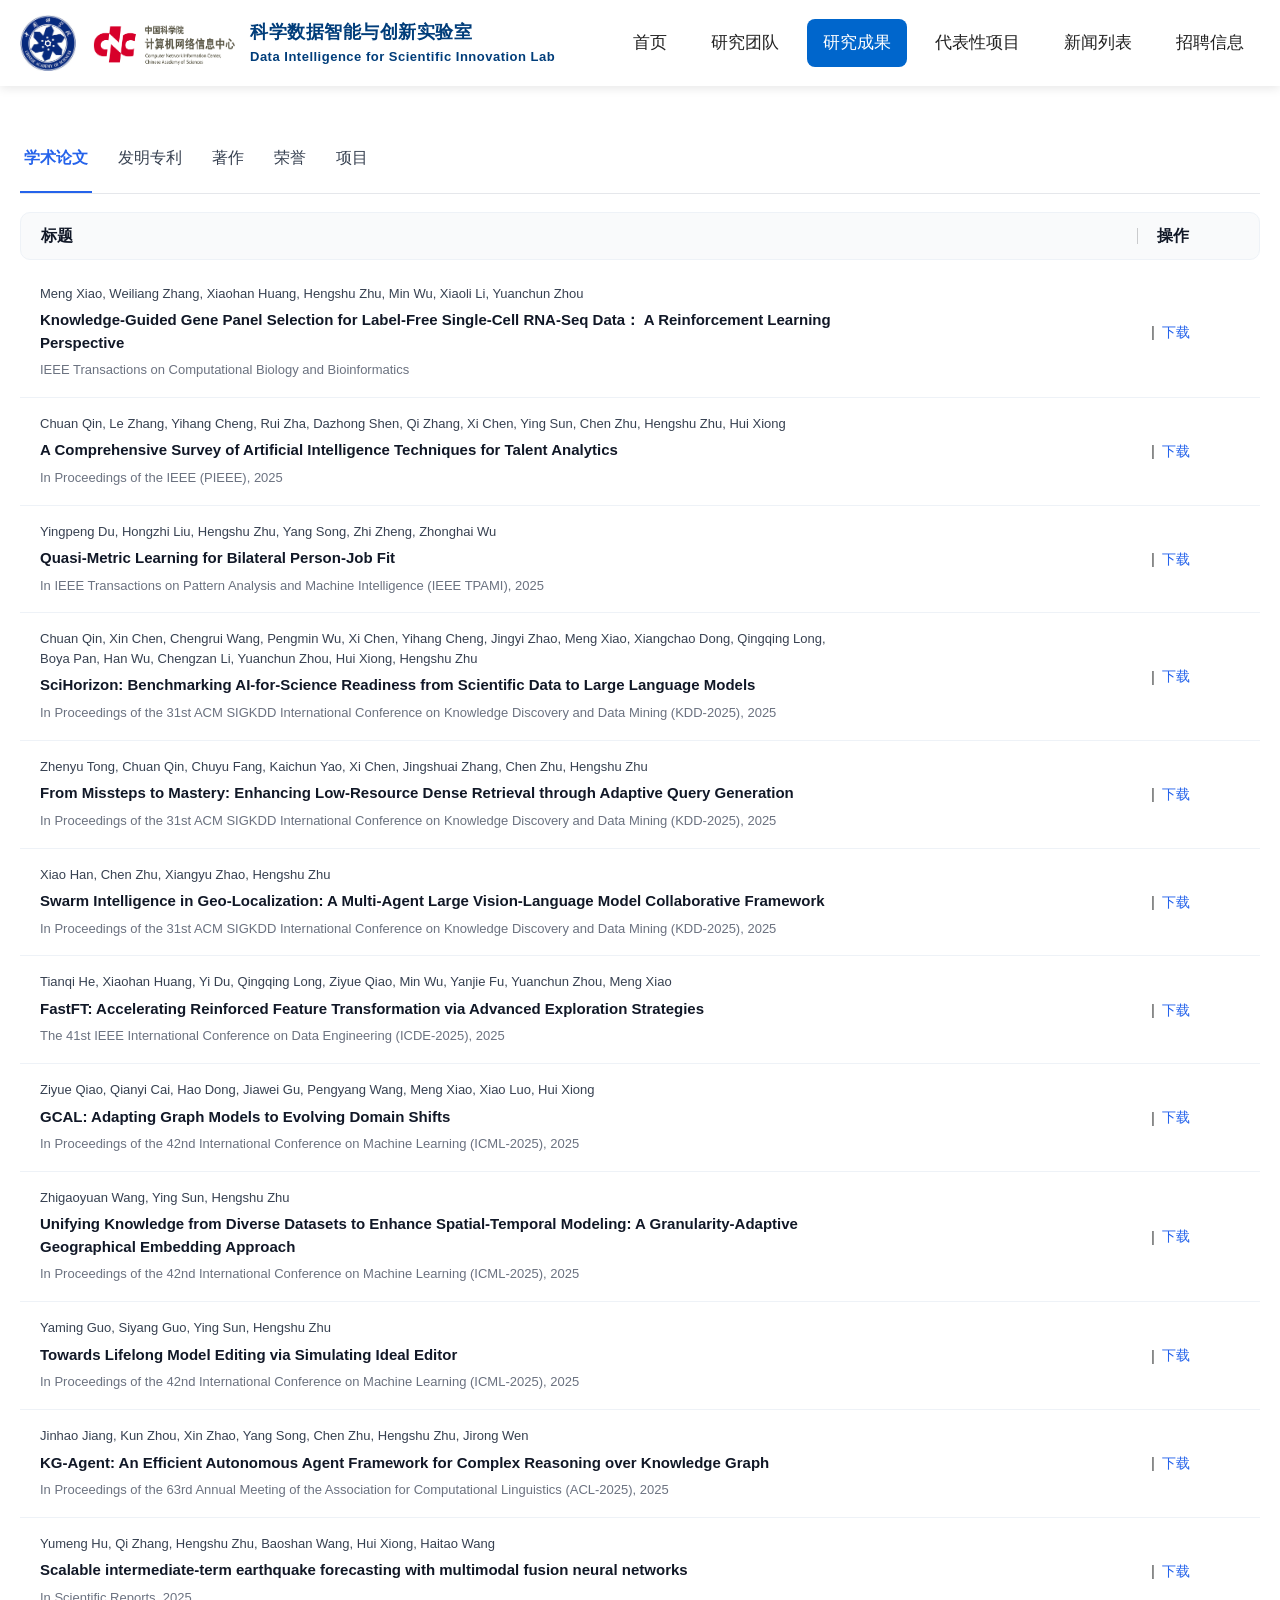
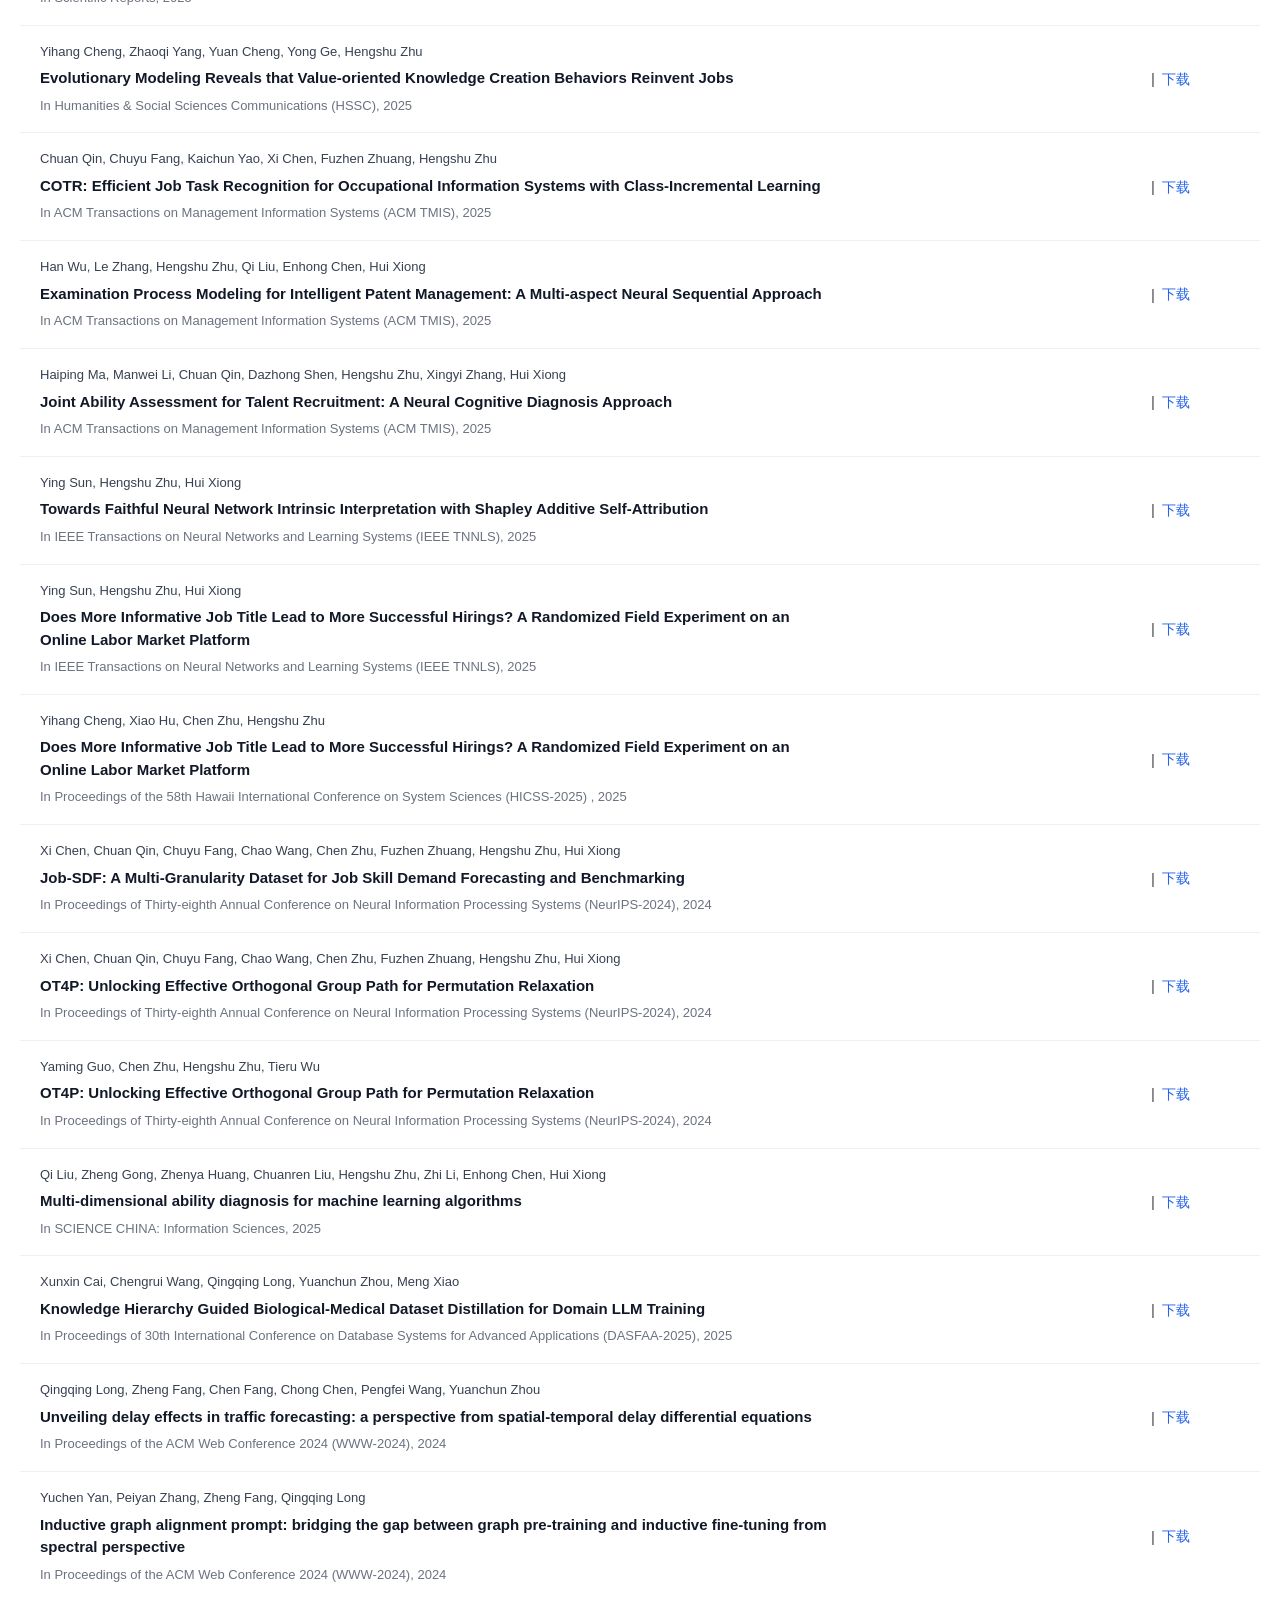
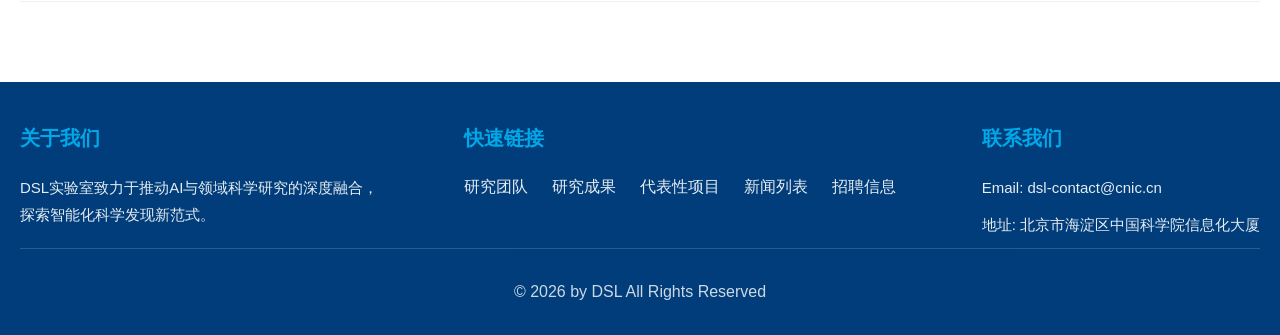
==== commit c076e1c7: "Add files via upload" ====
--- a/achievements.html
+++ b/achievements.html
@@ -4,7 +4,7 @@
     <meta charset="UTF-8">
     <meta name="viewport" content="width=device-width, initial-scale=1.0"> 
     <title>科学数据智能与创新实验室 - 研究成果</title>
-    <link rel="stylesheet" href="styles.css">
+    <link rel="stylesheet" href="styles.css?v=20260322">
 </head>
 <body>
     <!-- 导航栏 -->
--- a/styles.css
+++ b/styles.css
@@ -187,6 +187,42 @@
     .nav-toggle {
         display: flex;
     }
+
+    .news-page-item {
+        grid-template-columns: 22px 1fr;
+        gap: 14px;
+    }
+
+    .news-page-list {
+        padding-left: 22px;
+    }
+
+    .news-page-list::before {
+        left: 8px;
+    }
+
+    .news-page-dot {
+        width: 16px;
+        height: 16px;
+        border-width: 3px;
+    }
+
+    .news-page-date-text {
+        font-size: 18px;
+    }
+
+    .news-page-title {
+        font-size: 22px;
+    }
+
+    .news-page-excerpt {
+        font-size: 16px;
+    }
+
+    .projects-page-section .project-image-pair {
+        grid-template-columns: 1fr;
+        gap: 14px;
+    }
 }
 
 /* 横幅轮播 */
@@ -591,6 +627,24 @@
     padding-top: 80px;
 }
 
+.cooperation-page-section .cooperation-text h3 {
+    font-size: 27px;
+}
+
+.cooperation-page-section .cooperation-text > p {
+    font-size: 19px;
+    line-height: 1.9;
+}
+
+.cooperation-page-section .section-header {
+    margin-bottom: 48px;
+}
+
+.news-page-section {
+    margin-top: 80px;
+    padding-top: 80px;
+}
+
 .team-subsection-header {
     margin-top: 80px;
 }
@@ -641,6 +695,7 @@
     font-weight: 700;
     color: var(--secondary-color);
     margin-bottom: 11px;
+    white-space: nowrap;
 }
 
 .member-one {
@@ -770,6 +825,97 @@
     padding-top: 80px;
 }
 
+.news-page-list {
+    display: flex;
+    flex-direction: column;
+    gap: 14px;
+    max-width: 1280px;
+    margin: 0 auto;
+    position: relative;
+    padding-left: 56px;
+}
+
+.news-page-list::before {
+    content: "";
+    position: absolute;
+    top: 8px;
+    bottom: 26px;
+    left: 15px;
+    width: 2px;
+    background: #cfd6df;
+}
+
+.news-page-item {
+    display: grid;
+    grid-template-columns: 28px 1fr;
+    gap: 18px;
+    align-items: start;
+    position: relative;
+}
+
+.news-page-marker {
+    display: flex;
+    align-items: center;
+    justify-content: flex-start;
+    padding-top: 8px;
+    position: relative;
+    z-index: 2;
+}
+
+.news-page-dot {
+    width: 16px;
+    height: 16px;
+    border-radius: 50%;
+    border: 3px solid #2f80ed;
+    background: white;
+    display: block;
+}
+
+.news-page-body {
+    padding-bottom: 16px;
+}
+
+.news-page-date-text {
+    margin-bottom: 8px;
+    color: #2f80ed;
+    font-size: 18px;
+    font-weight: 500;
+    line-height: 1.2;
+}
+
+.news-page-title {
+    margin-bottom: 10px;
+    font-size: 24px;
+    line-height: 1.32;
+}
+
+.news-page-title a {
+    color: #1f1f1f;
+    text-decoration: none;
+}
+
+.news-page-title a:hover {
+    color: #2f80ed;
+}
+
+.news-page-excerpt {
+    font-size: 18px;
+    line-height: 1.75;
+    color: #333;
+    margin-bottom: 12px;
+}
+
+.news-page-link {
+    color: #2f80ed;
+    font-size: 18px;
+    font-weight: 500;
+    text-decoration: none;
+}
+
+.news-page-link:hover {
+    text-decoration: underline;
+}
+
 .news-grid {
     display: grid;
     grid-template-columns: repeat(auto-fit, minmax(600px, 2fr));
@@ -783,16 +929,29 @@
 .projects-page-section .news-img1,
 .projects-page-section .news-img2 {
     max-width: 560px;
-    height: 240px;
+    height: 350px;
     margin-left: auto;
     margin-right: auto;
 }
 
 .projects-page-section .news-img3 {
     max-width: 560px;
-    height: 220px;
+    height: 330px;
     margin-left: auto;
     margin-right: auto;
+}
+
+.projects-page-section .project-image-pair {
+    display: grid;
+    grid-template-columns: repeat(2, minmax(0, 1fr));
+    gap: 40px;
+    align-items: start;
+}
+
+.projects-page-section .project-image-pair img {
+    width: 100%;
+    max-width: none;
+    margin: 0;
 }
 
 .news-card {
@@ -982,7 +1141,7 @@
 .footer {
     background: var(--secondary-color);
     color: white;
-    padding: 20px 0px 20px;
+    padding: 40px 0 30px;
 }
 
 .footer-content {
@@ -990,7 +1149,7 @@
     justify-content: space-between;
     align-items: flex-start;
     gap: 60px;
-    margin-bottom: 10px;
+    margin-bottom: 0;
 }
 
 .footer-section:first-child {
